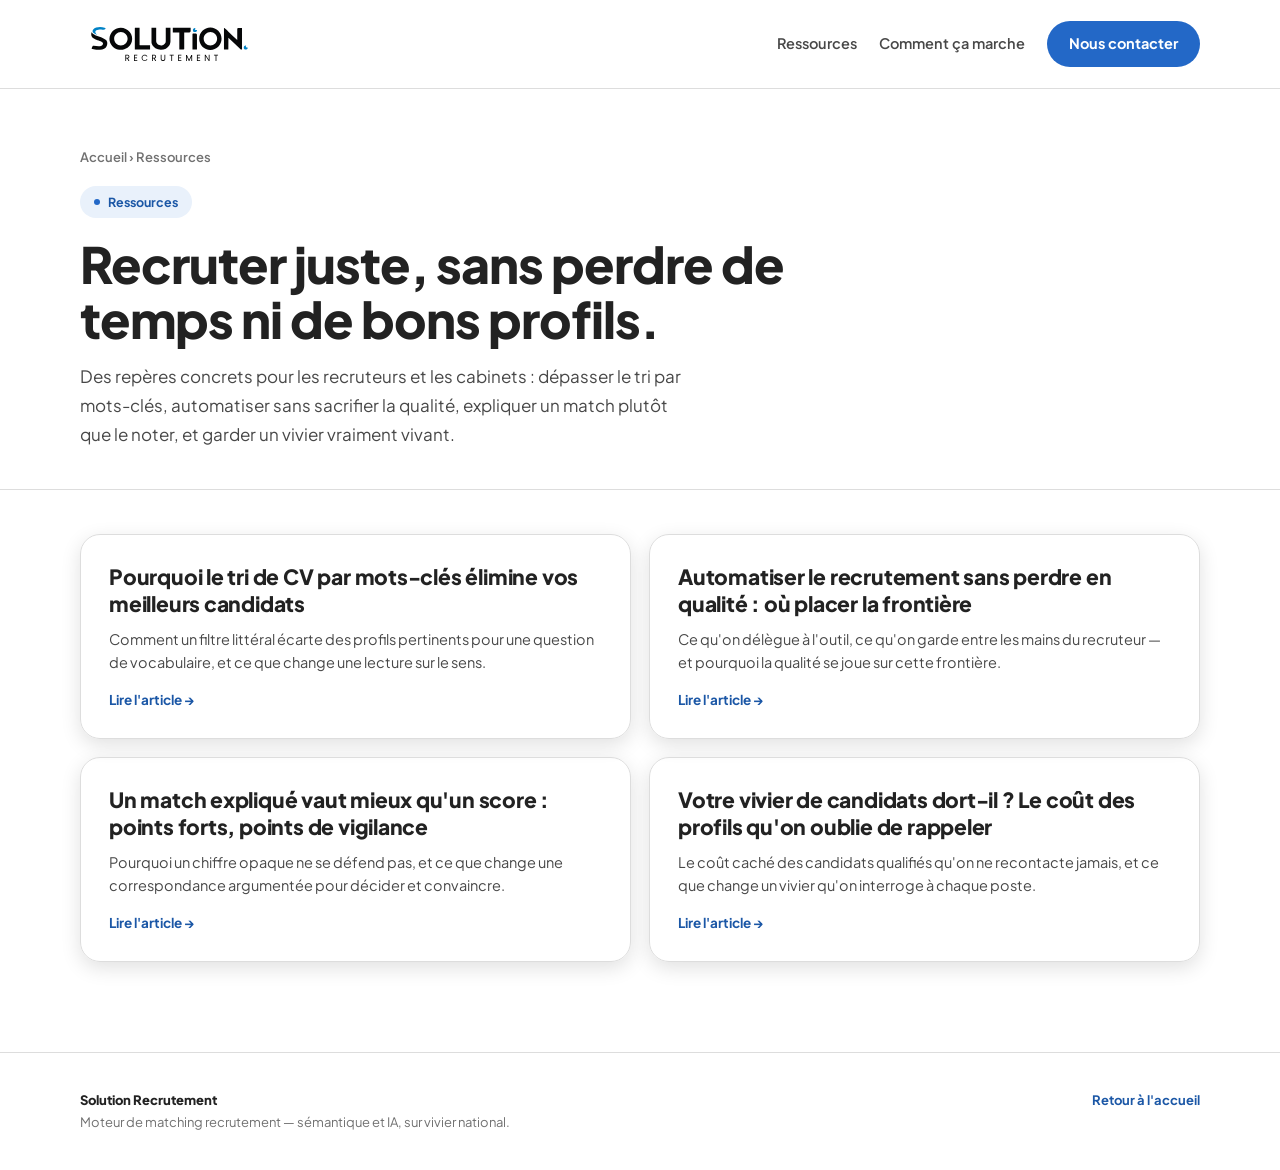
==== articles/index.html @ 6f87bf97 "contenu: lot 1 Ressources Recrutement (4 articles) + index + nav + sitemap - Gabarit d'article bleu " ====
<!DOCTYPE html>
<html lang="fr">
<head>
  <meta charset="UTF-8" />
  <meta name="viewport" content="width=device-width, initial-scale=1.0" />
  <title>Ressources — Solution Recrutement</title>
  <meta name="description" content="Ressources pour les recruteurs et les cabinets : dépasser le tri par mots-clés, automatiser sans perdre en qualité, expliquer un match plutôt que le noter, et garder un vivier de candidats vivant." />
  <meta name="robots" content="index, follow" />
  <link rel="canonical" href="https://solutionsrecrutement.fr/articles/" />
  <link rel="icon" type="image/svg+xml" href="../favicon.svg" />
  <meta property="og:type" content="website" />
  <meta property="og:url" content="https://solutionsrecrutement.fr/articles/" />
  <meta property="og:title" content="Ressources — Solution Recrutement" />
  <meta property="og:locale" content="fr_FR" />
  <link rel="preconnect" href="https://fonts.googleapis.com" />
  <link rel="preconnect" href="https://fonts.gstatic.com" crossorigin />
  <link href="https://fonts.googleapis.com/css2?family=Plus+Jakarta+Sans:wght@400;500;600;700;800&display=swap" rel="stylesheet" />
  <link rel="stylesheet" href="article.css" />
</head>
<body>
  <header class="nav">
    <div class="nav-inner">
      <a class="brand" href="../index.html" aria-label="Solution Recrutement — accueil"><img src="../Logo.svg" alt="Solution Recrutement" /></a>
      <nav class="nav-actions">
        <a class="nav-link" href="index.html">Ressources</a>
        <a class="nav-link" href="../index.html#mecanisme">Comment ça marche</a>
        <a class="btn" href="../index.html#contact">Nous contacter</a>
      </nav>
    </div>
  </header>

  <main>
    <header class="res-head">
      <div class="wrap">
        <div class="breadcrumb"><a href="../index.html">Accueil</a> › Ressources</div>
        <div class="kicker">Ressources</div>
        <h1>Recruter juste, sans perdre de temps ni de bons profils.</h1>
        <p>Des repères concrets pour les recruteurs et les cabinets : dépasser le tri par mots-clés, automatiser sans sacrifier la qualité, expliquer un match plutôt que le noter, et garder un vivier vraiment vivant.</p>
      </div>
    </header>

    <div class="wrap">
      <div class="res-list">
        <a class="res-card" href="tri-cv-mots-cles-elimine-meilleurs-candidats.html">
          <h2>Pourquoi le tri de CV par mots-clés élimine vos meilleurs candidats</h2>
          <p>Comment un filtre littéral écarte des profils pertinents pour une question de vocabulaire, et ce que change une lecture sur le sens.</p>
          <span class="more">Lire l'article →</span>
        </a>
        <a class="res-card" href="automatiser-recrutement-sans-perdre-qualite.html">
          <h2>Automatiser le recrutement sans perdre en qualité : où placer la frontière</h2>
          <p>Ce qu'on délègue à l'outil, ce qu'on garde entre les mains du recruteur — et pourquoi la qualité se joue sur cette frontière.</p>
          <span class="more">Lire l'article →</span>
        </a>
        <a class="res-card" href="match-explique-plutot-que-score.html">
          <h2>Un match expliqué vaut mieux qu'un score : points forts, points de vigilance</h2>
          <p>Pourquoi un chiffre opaque ne se défend pas, et ce que change une correspondance argumentée pour décider et convaincre.</p>
          <span class="more">Lire l'article →</span>
        </a>
        <a class="res-card" href="vivier-candidats-dort-cout-profils-oublies.html">
          <h2>Votre vivier de candidats dort-il ? Le coût des profils qu'on oublie de rappeler</h2>
          <p>Le coût caché des candidats qualifiés qu'on ne recontacte jamais, et ce que change un vivier qu'on interroge à chaque poste.</p>
          <span class="more">Lire l'article →</span>
        </a>
      </div>
    </div>
  </main>

  <footer class="footer">
    <div class="footer-inner">
      <div><strong>Solution Recrutement</strong><br />Moteur de matching recrutement — sémantique et IA, sur vivier national.</div>
      <div><a href="../index.html">Retour à l'accueil</a></div>
    </div>
  </footer>
</body>
</html>
---- articles/article.css ----
/* ── Gabarit d'article — Solution Recrutement (cohérent avec le design du site) ── */
:root{
  --signal:#2368C7;--signal-dark:#1B57A6;--signal-soft:#E9F1FB;
  --ink:#222222;--text:#484848;--muted:#717171;--paper:#FFFFFF;--mist:#F7F7F7;--line:#DDDDDD;
  --radius-m:20px;--radius-l:28px;--shadow-soft:0 6px 20px rgba(0,0,0,.12);--ease:cubic-bezier(.22,1,.36,1);
  --font:"Plus Jakarta Sans",system-ui,sans-serif;
}
*{box-sizing:border-box;margin:0;padding:0}
html{scroll-behavior:smooth}
body{background:var(--paper);color:var(--ink);font-family:var(--font);-webkit-font-smoothing:antialiased;line-height:1.5;overflow-x:clip}
a{color:inherit}
img{max-width:100%;display:block}
.wrap{width:min(1120px,calc(100% - 40px));margin:0 auto}

.nav{position:fixed;inset:0 0 auto;z-index:100;background:rgba(255,255,255,.92);backdrop-filter:blur(14px);-webkit-backdrop-filter:blur(14px);border-bottom:1px solid var(--line)}
.nav-inner{height:88px;width:min(1120px,calc(100% - 40px));margin:0 auto;display:flex;align-items:center;justify-content:space-between;gap:24px}
.brand img{height:110px;width:auto;object-fit:contain}
.nav-actions{display:flex;align-items:center;gap:22px}
.nav-link{color:var(--text);font-size:14.5px;font-weight:600;text-decoration:none;transition:color .15s}
.nav-link:hover{color:var(--ink)}
.btn{display:inline-flex;align-items:center;justify-content:center;min-height:46px;padding:0 22px;border-radius:100px;background:var(--signal);color:#fff;font-size:14.5px;font-weight:700;text-decoration:none;transition:background .18s,transform .18s var(--ease)}
.btn:hover{background:var(--signal-dark);transform:translateY(-1px)}

main{padding-top:88px}

.article-head{padding:60px 0 34px;border-bottom:1px solid var(--line)}
.breadcrumb{font-size:13px;color:var(--muted);font-weight:600}
.breadcrumb a{color:var(--muted);text-decoration:none}.breadcrumb a:hover{color:var(--signal-dark)}
.kicker{display:inline-flex;align-items:center;gap:8px;background:var(--signal-soft);color:var(--signal-dark);border-radius:100px;padding:7px 14px;font-size:12.5px;font-weight:700;margin-top:18px}
.kicker::before{content:"";width:6px;height:6px;border-radius:999px;background:var(--signal)}
h1{font-size:clamp(30px,4.4vw,50px);line-height:1.1;letter-spacing:-.02em;font-weight:800;margin-top:18px;max-width:900px}
.byline{margin-top:20px;display:flex;align-items:center;gap:14px;color:var(--muted);font-size:13.5px;font-weight:600}
.byline .dot{color:var(--line)}

.article-body{padding:44px 0 20px}
.prose{max-width:720px}
.prose>.lead{font-size:19px;line-height:1.7;color:var(--text)}
.prose h2{font-size:clamp(22px,2.6vw,30px);line-height:1.25;letter-spacing:-.015em;font-weight:800;margin:44px 0 0}
.prose h3{font-size:19px;font-weight:800;line-height:1.3;margin:30px 0 0}
.prose p{margin-top:16px;font-size:16.5px;line-height:1.75;color:var(--text)}
.prose ul{margin:16px 0 0;padding-left:0;list-style:none}
.prose li{position:relative;padding-left:26px;margin-top:11px;font-size:16.5px;line-height:1.7;color:var(--text)}
.prose li::before{content:"";position:absolute;left:2px;top:12px;width:7px;height:7px;border-radius:999px;background:var(--signal)}
.prose strong{color:var(--ink);font-weight:700}
.callout{margin:34px 0 0;background:var(--signal-soft);border-radius:var(--radius-m);padding:26px 28px}
.callout p{margin:0;font-size:17px;line-height:1.65;color:var(--signal-dark);font-weight:600}
.article-cta{margin:52px 0 0;background:var(--ink);color:#fff;border-radius:var(--radius-l);padding:40px}
.article-cta h2{font-size:clamp(22px,2.6vw,30px);line-height:1.2;font-weight:800;margin:0}
.article-cta p{margin-top:12px;color:rgba(255,255,255,.82);font-size:15.5px;line-height:1.65;max-width:520px}
.article-cta .btn{margin-top:22px}

.footer{border-top:1px solid var(--line);background:var(--paper);padding:36px 0;margin-top:70px}
.footer-inner{width:min(1120px,calc(100% - 40px));margin:0 auto;display:flex;justify-content:space-between;gap:24px;flex-wrap:wrap;color:var(--muted);font-size:13px;line-height:1.7}
.footer strong{color:var(--ink);font-weight:800}
.footer a{color:var(--signal-dark);font-weight:700;text-decoration:none}

/* ── Index des ressources ── */
.res-head{padding:60px 0 40px;border-bottom:1px solid var(--line)}
.res-head h1{max-width:760px}
.res-head p{margin-top:16px;max-width:620px;font-size:17px;line-height:1.7;color:var(--text)}
.res-list{padding:44px 0 20px;display:grid;grid-template-columns:repeat(2,1fr);gap:18px}
.res-card{display:flex;flex-direction:column;border:1px solid var(--line);border-radius:var(--radius-m);box-shadow:var(--shadow-soft);padding:28px;text-decoration:none;color:var(--ink);transition:transform .28s var(--ease),box-shadow .28s var(--ease),border-color .28s}
.res-card:hover{transform:translateY(-4px);box-shadow:0 16px 34px rgba(0,0,0,.13);border-color:rgba(35,104,199,.3)}
.res-card h2{font-size:21px;font-weight:800;line-height:1.3;letter-spacing:-.01em}
.res-card p{margin-top:10px;font-size:14.5px;line-height:1.6;color:var(--text);flex:1}
.res-card .more{margin-top:16px;font-size:13.5px;font-weight:700;color:var(--signal-dark)}

@media(max-width:680px){
  .nav-inner{height:76px;width:min(100% - 28px,1120px)}
  .brand img{height:64px}
  .nav-link{display:none}
  main{padding-top:76px}
  .wrap{width:min(100% - 28px,1120px)}
  .article-head{padding:36px 0 26px}
  .article-cta{padding:26px}
  .res-list{grid-template-columns:1fr}
  .footer-inner{flex-direction:column}
}
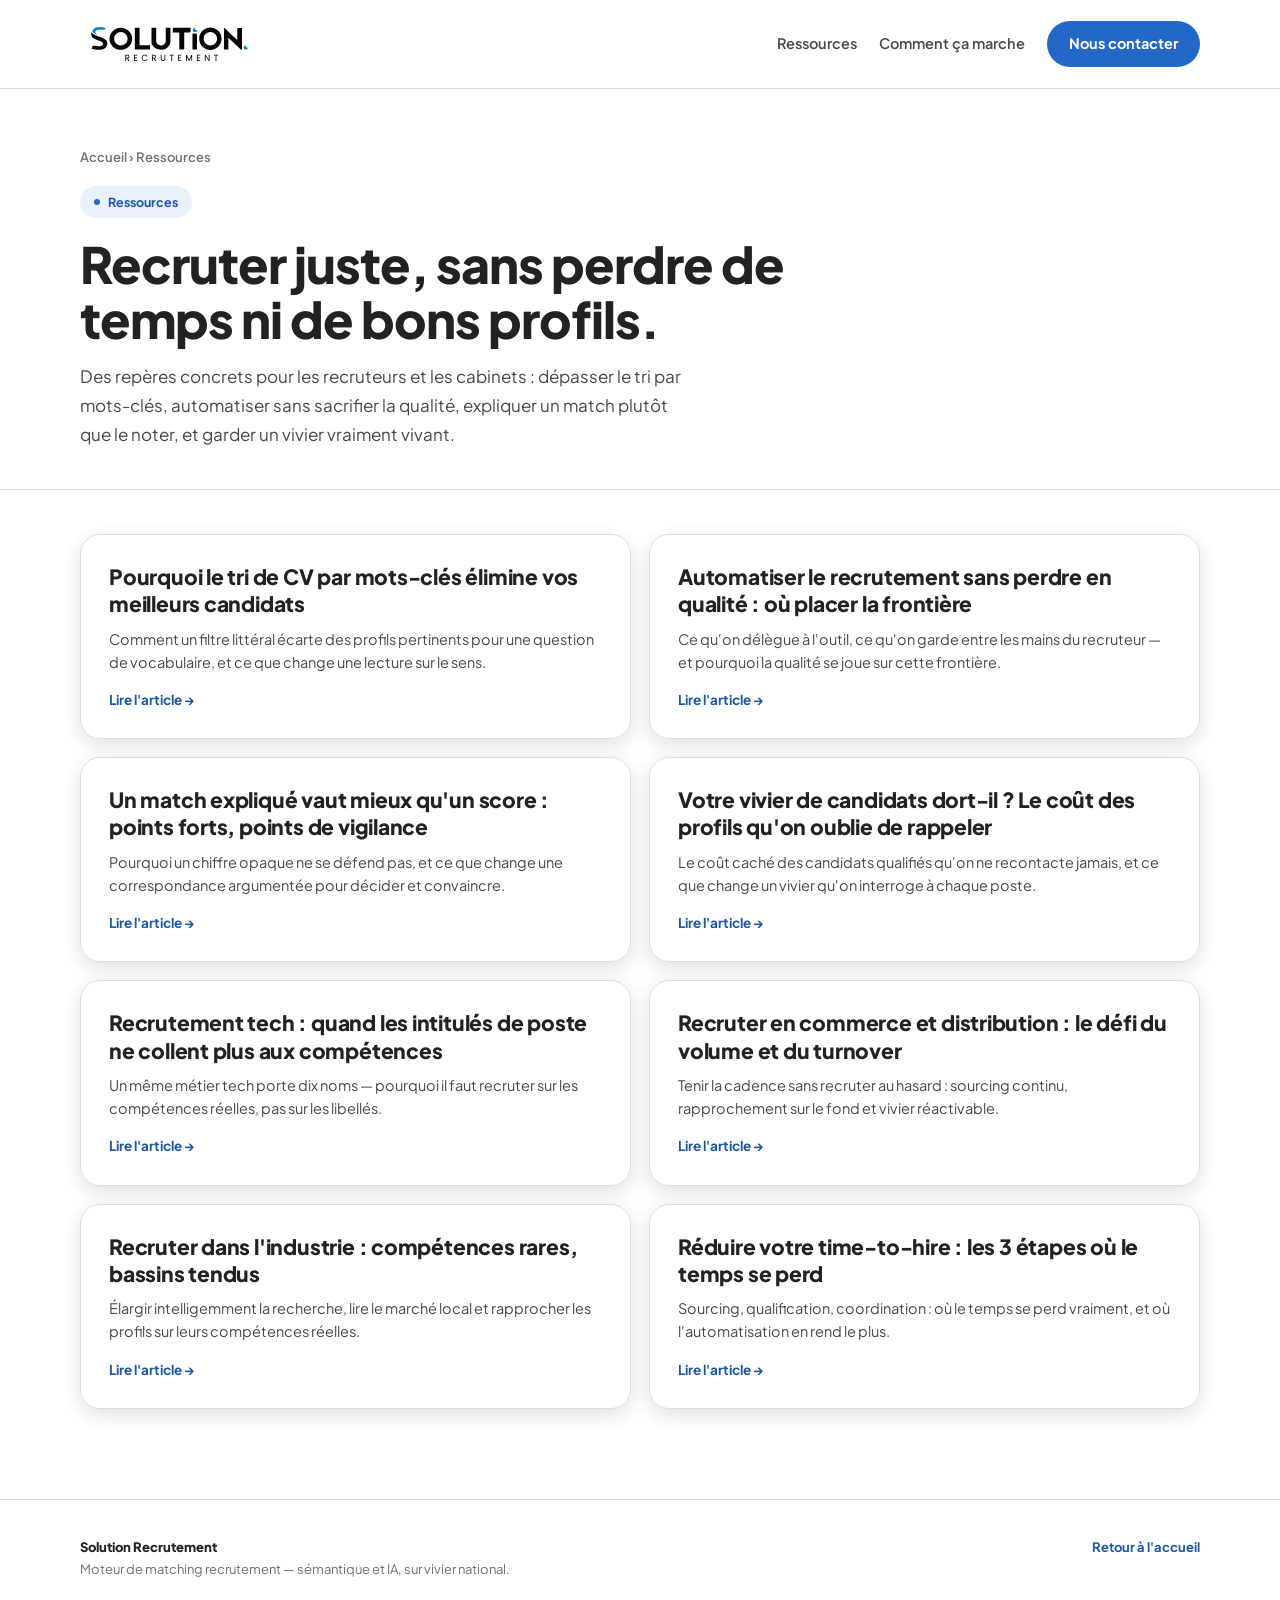
==== commit 7f9aa14c: "contenu: lot 2 Ressources Recrutement (4 articles sectoriels + time-to-hire) - Recrutement tech, com" ====
--- a/articles/index.html
+++ b/articles/index.html
@@ -61,6 +61,26 @@
           <p>Le coût caché des candidats qualifiés qu'on ne recontacte jamais, et ce que change un vivier qu'on interroge à chaque poste.</p>
           <span class="more">Lire l'article →</span>
         </a>
+        <a class="res-card" href="recrutement-tech-intitules-poste-competences.html">
+          <h2>Recrutement tech : quand les intitulés de poste ne collent plus aux compétences</h2>
+          <p>Un même métier tech porte dix noms — pourquoi il faut recruter sur les compétences réelles, pas sur les libellés.</p>
+          <span class="more">Lire l'article →</span>
+        </a>
+        <a class="res-card" href="recruter-commerce-distribution-volume-turnover.html">
+          <h2>Recruter en commerce et distribution : le défi du volume et du turnover</h2>
+          <p>Tenir la cadence sans recruter au hasard : sourcing continu, rapprochement sur le fond et vivier réactivable.</p>
+          <span class="more">Lire l'article →</span>
+        </a>
+        <a class="res-card" href="recruter-industrie-competences-rares-bassins-tendus.html">
+          <h2>Recruter dans l'industrie : compétences rares, bassins tendus</h2>
+          <p>Élargir intelligemment la recherche, lire le marché local et rapprocher les profils sur leurs compétences réelles.</p>
+          <span class="more">Lire l'article →</span>
+        </a>
+        <a class="res-card" href="reduire-time-to-hire-trois-etapes.html">
+          <h2>Réduire votre time-to-hire : les 3 étapes où le temps se perd</h2>
+          <p>Sourcing, qualification, coordination : où le temps se perd vraiment, et où l'automatisation en rend le plus.</p>
+          <span class="more">Lire l'article →</span>
+        </a>
       </div>
     </div>
   </main>
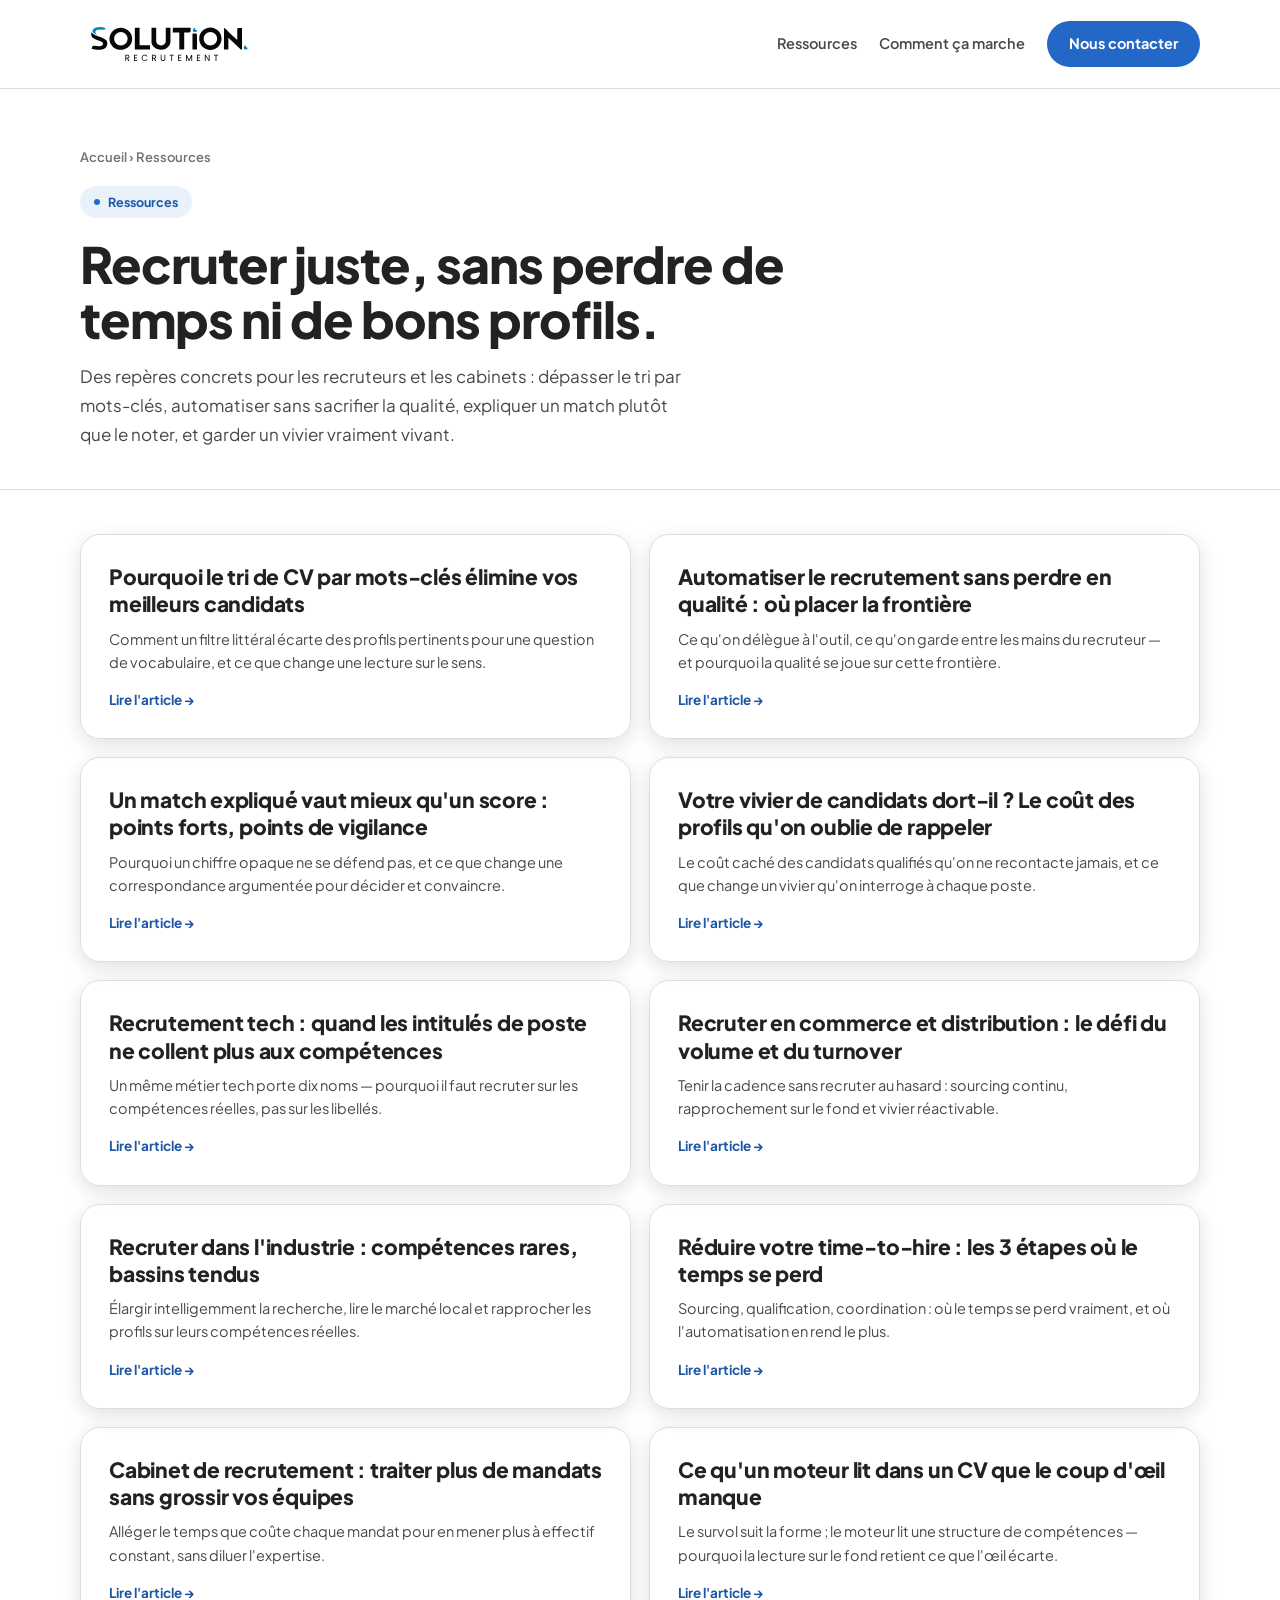
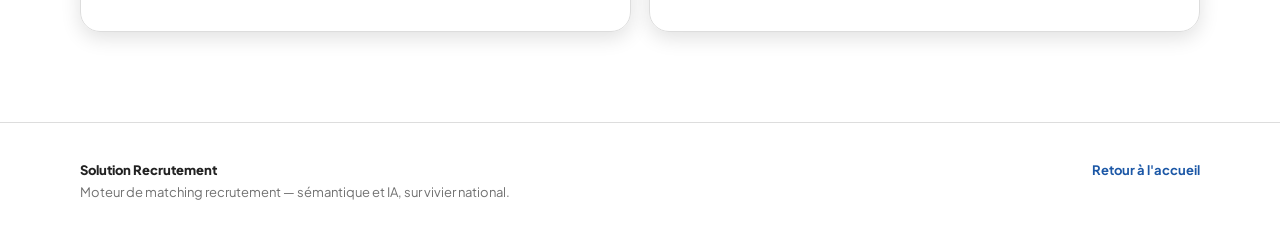
==== commit 9f7cfa16: "contenu: lot 3 Ressources Recrutement (articles 9-10) — Recrutement bouclé à 10 - Cabinet de recrute" ====
--- a/articles/index.html
+++ b/articles/index.html
@@ -81,6 +81,16 @@
           <p>Sourcing, qualification, coordination : où le temps se perd vraiment, et où l'automatisation en rend le plus.</p>
           <span class="more">Lire l'article →</span>
         </a>
+        <a class="res-card" href="cabinet-recrutement-traiter-plus-de-mandats.html">
+          <h2>Cabinet de recrutement : traiter plus de mandats sans grossir vos équipes</h2>
+          <p>Alléger le temps que coûte chaque mandat pour en mener plus à effectif constant, sans diluer l'expertise.</p>
+          <span class="more">Lire l'article →</span>
+        </a>
+        <a class="res-card" href="ce-quun-moteur-lit-dans-un-cv.html">
+          <h2>Ce qu'un moteur lit dans un CV que le coup d'œil manque</h2>
+          <p>Le survol suit la forme ; le moteur lit une structure de compétences — pourquoi la lecture sur le fond retient ce que l'œil écarte.</p>
+          <span class="more">Lire l'article →</span>
+        </a>
       </div>
     </div>
   </main>
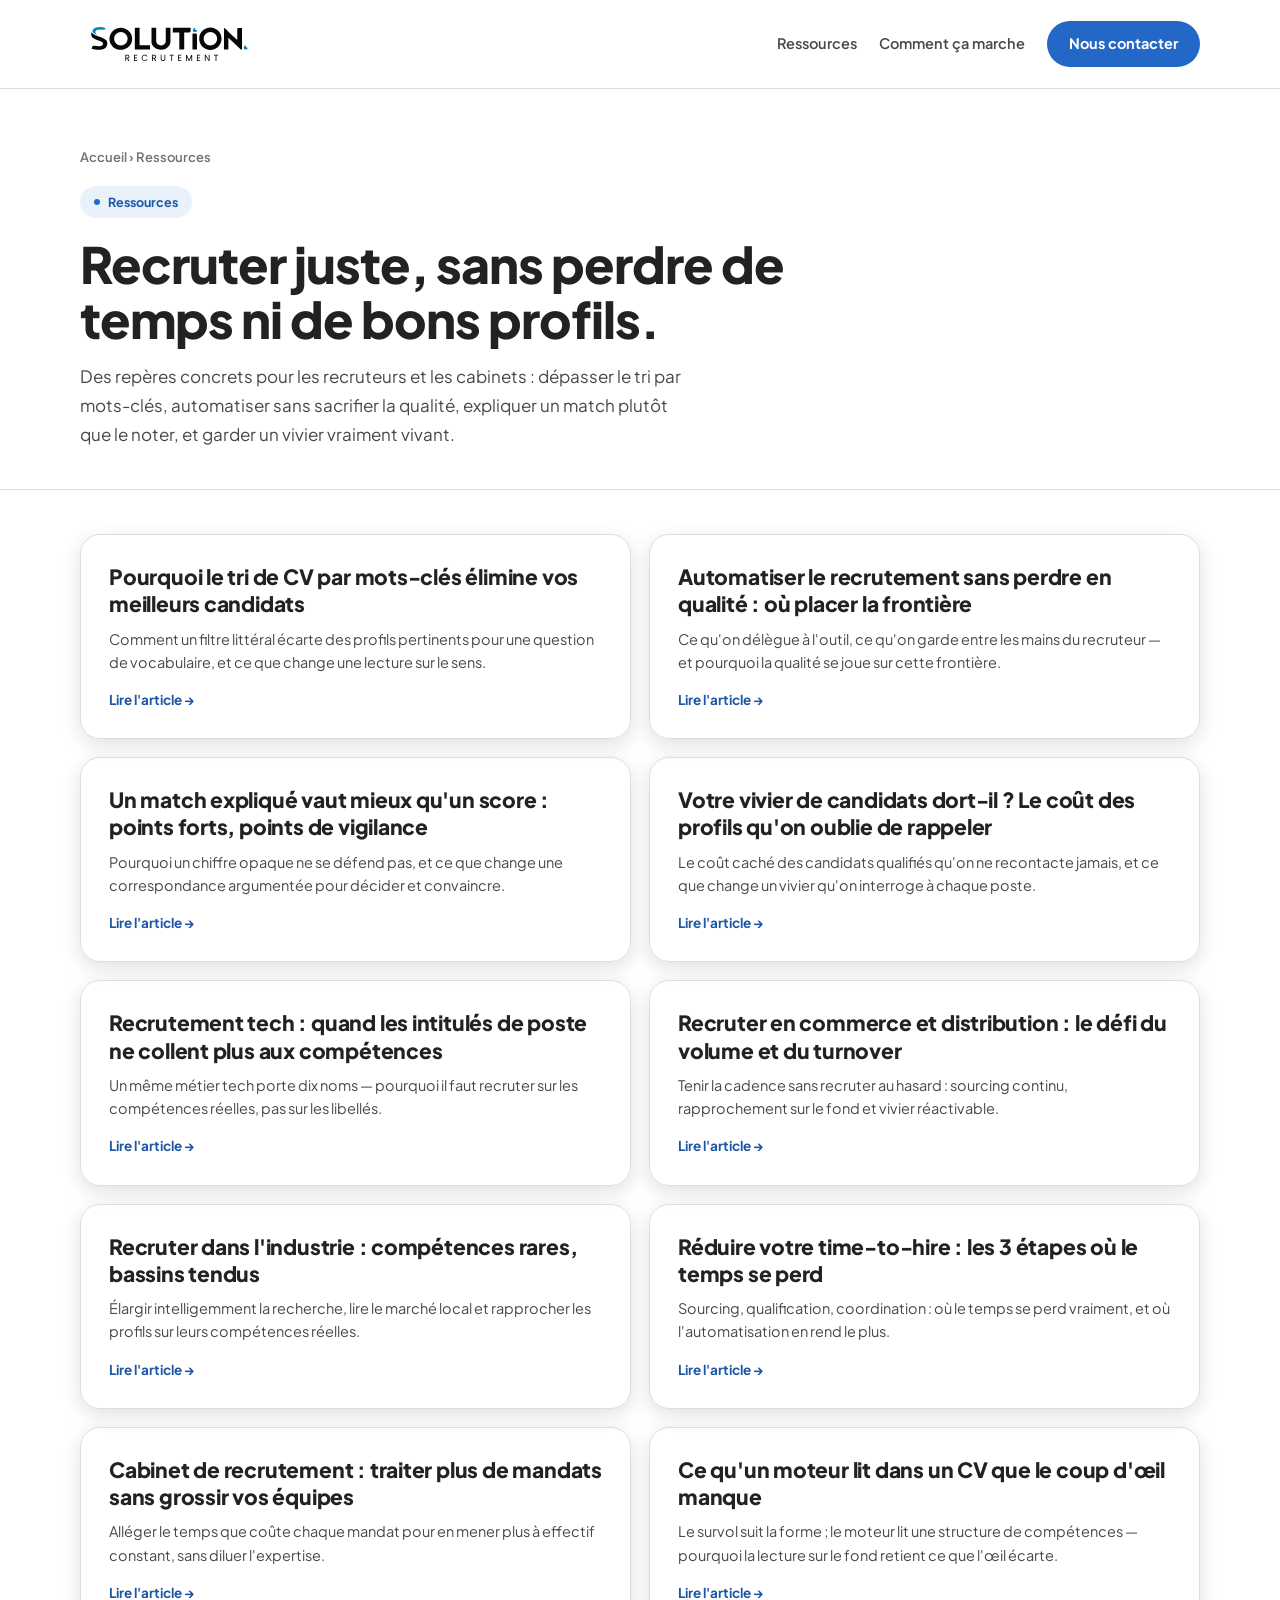
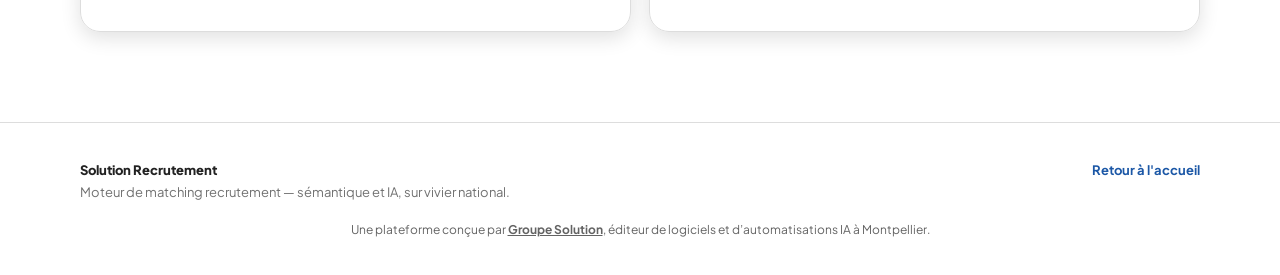
==== commit 32b3a677: "Pied de page : lien discret vers Groupe Solution (éditeur de la plateforme) Co-Authored-By: Claude O" ====
--- a/articles/index.html
+++ b/articles/index.html
@@ -100,6 +100,7 @@
       <div><strong>Solution Recrutement</strong><br />Moteur de matching recrutement — sémantique et IA, sur vivier national.</div>
       <div><a href="../index.html">Retour à l'accueil</a></div>
     </div>
-  </footer>
+  <p class="gs-credit" style="text-align:center;font-size:12px;opacity:.7;margin:18px 0 0">Une plateforme conçue par <a href="https://www.groupsolution.fr/" style="color:inherit;text-decoration:underline">Groupe Solution</a>, éditeur de logiciels et d’automatisations IA à Montpellier.</p>
+</footer>
 </body>
 </html>
